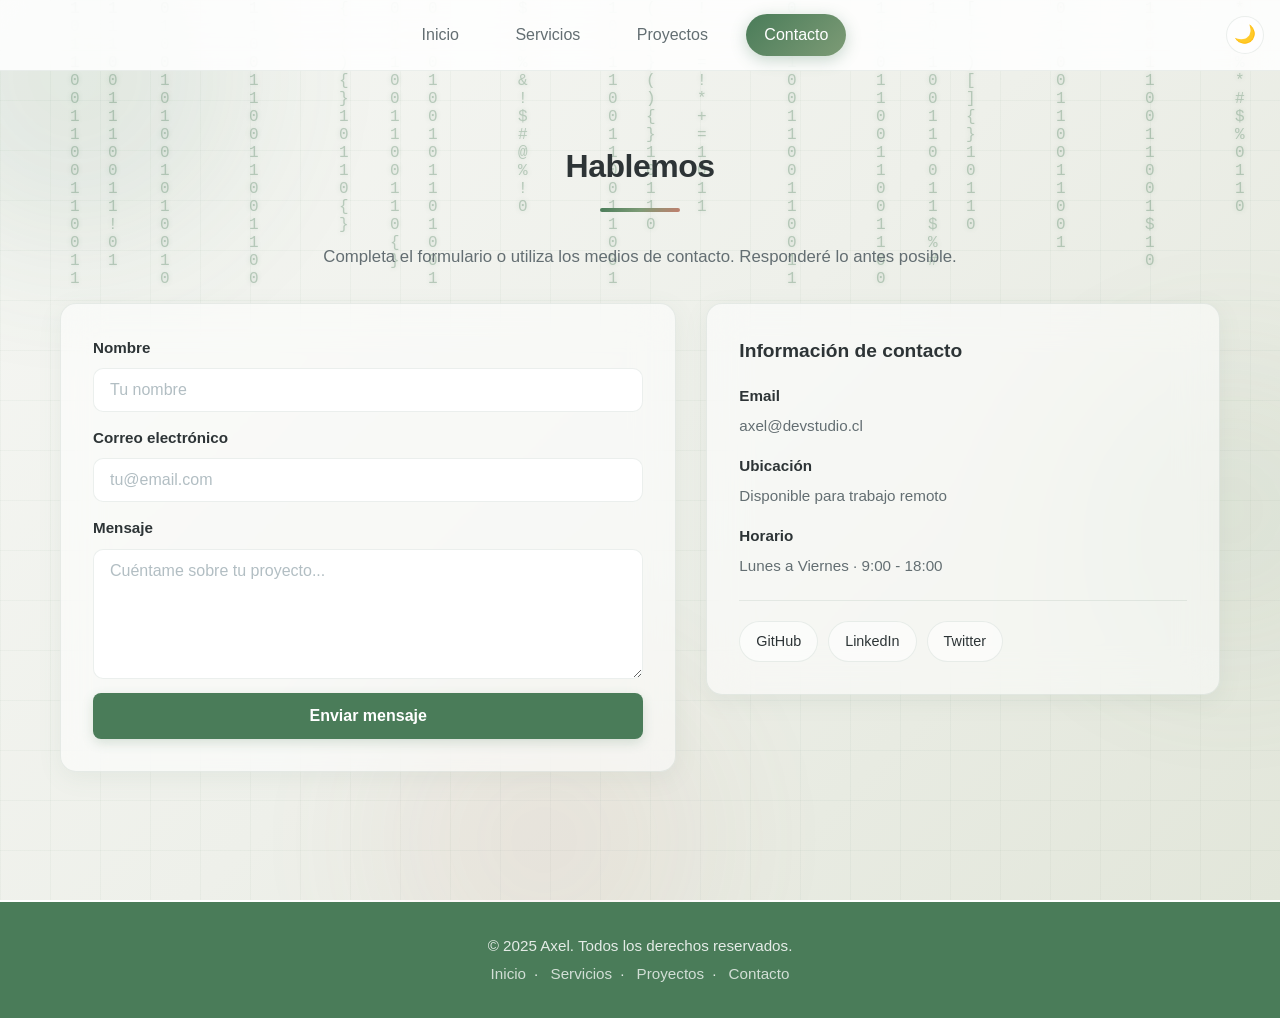
==== html/contacto.html @ 76b8b35f "Primer Commit" ====
<!DOCTYPE html>
<html lang="es">
<head>
    <meta charset="UTF-8">
    <meta name="viewport" content="width=device-width, initial-scale=1.0">
    <title>Axel | Contacto</title>
    <link rel="stylesheet" href="../css/style.css">
</head>
<body>

    <div class="blob blob-1"></div>
    <div class="blob blob-2"></div>
    <div class="blob blob-3"></div>

    <div class="matrix-rain-bg" aria-hidden="true">
        <div class="matrix-col" style="--x:5%; --d:22s; --dl:0s">1011001100110011</div>
        <div class="matrix-col" style="--x:12%; --d:18s; --dl:3s">0100101001010010</div>
        <div class="matrix-col" style="--x:19%; --d:25s; --dl:1s">1100110011001100</div>
        <div class="matrix-col" style="--x:26%; --d:20s; --dl:4s">{}(){}10110{}</div>
        <div class="matrix-col" style="--x:33%; --d:23s; --dl:2s">0110100101101001</div>
        <div class="matrix-col" style="--x:40%; --d:19s; --dl:5s">$#@%&amp;!$#@%!0</div>
        <div class="matrix-col" style="--x:47%; --d:26s; --dl:0s">1001100110011001</div>
        <div class="matrix-col" style="--x:54%; --d:21s; --dl:3s">!*+=!*+=1011</div>
        <div class="matrix-col" style="--x:61%; --d:24s; --dl:1s">0011001100110011</div>
        <div class="matrix-col" style="--x:68%; --d:18s; --dl:4s">1100110011001100</div>
        <div class="matrix-col" style="--x:75%; --d:27s; --dl:2s">[]()[]{}10110</div>
        <div class="matrix-col" style="--x:82%; --d:20s; --dl:5s">01100110011001</div>
        <div class="matrix-col" style="--x:89%; --d:22s; --dl:0s">100110011001$10</div>
        <div class="matrix-col" style="--x:96%; --d:19s; --dl:3s">*#$%*#$%0110</div>
        <div class="matrix-col" style="--x:8%; --d:25s; --dl:2s">111001110011!01</div>
        <div class="matrix-col" style="--x:30%; --d:21s; --dl:4s">0011001100110{}</div>
        <div class="matrix-col" style="--x:50%; --d:23s; --dl:1s">(){}(){}10110</div>
        <div class="matrix-col" style="--x:72%; --d:26s; --dl:5s">101100110011$%#</div>
    </div>

    <nav>
        <a href="index.html">Inicio</a>
        <a href="servicios.html">Servicios</a>
        <a href="proyectos.html">Proyectos</a>
        <a href="contacto.html" class="active">Contacto</a>
        <button class="theme-toggle" id="themeToggle" aria-label="Cambiar tema">🌙</button>
    </nav>

    <main>
        <section>
            <h2>Hablemos</h2>
            <p>Completa el formulario o utiliza los medios de contacto. Responderé lo antes posible.</p>

            <div class="contacto-grid">
                <form action="#" method="post" class="glass">
                    <label for="nombre">Nombre</label>
                    <input type="text" id="nombre" name="nombre" placeholder="Tu nombre" required>

                    <label for="email">Correo electrónico</label>
                    <input type="email" id="email" name="email" placeholder="tu@email.com" required>

                    <label for="mensaje">Mensaje</label>
                    <textarea id="mensaje" name="mensaje" placeholder="Cuéntame sobre tu proyecto..." required></textarea>

                    <button type="submit" class="btn">Enviar mensaje</button>
                </form>

                <aside class="info-contacto glass">
                    <h3>Información de contacto</h3>

                    <div class="info-item">
                        <strong>Email</strong>
                        <span>axel@devstudio.cl</span>
                    </div>

                    <div class="info-item">
                        <strong>Ubicación</strong>
                        <span>Disponible para trabajo remoto</span>
                    </div>

                    <div class="info-item">
                        <strong>Horario</strong>
                        <span>Lunes a Viernes · 9:00 - 18:00</span>
                    </div>

                    <div class="redes">
                        <a href="#">GitHub</a>
                        <a href="#">LinkedIn</a>
                        <a href="#">Twitter</a>
                    </div>
                </aside>
            </div>
        </section>
    </main>

    <footer>
        <p>&copy; 2025 Axel. Todos los derechos reservados.</p>
        <p class="footer-links">
            <a href="index.html">Inicio</a>·
            <a href="servicios.html">Servicios</a>·
            <a href="proyectos.html">Proyectos</a>·
            <a href="contacto.html">Contacto</a>
        </p>
    </footer>

<script>
    const toggle = document.getElementById('themeToggle');
    const html = document.documentElement;
    const saved = localStorage.getItem('theme');
    if (saved === 'dark') {
        html.setAttribute('data-theme', 'dark');
        toggle.textContent = '☀️';
    }
    toggle.addEventListener('click', () => {
        const current = html.getAttribute('data-theme');
        if (current === 'dark') {
            html.removeAttribute('data-theme');
            localStorage.setItem('theme', 'light');
            toggle.textContent = '🌙';
        } else {
            html.setAttribute('data-theme', 'dark');
            localStorage.setItem('theme', 'dark');
            toggle.textContent = '☀️';
        }
    });
</script>

</body>
</html>
---- css/style.css ----
:root {
    --bg-dark: #f6f7f4;
    --bg-darker: #eef0ea;
    --bg-accent: #e2e6da;
    --primary-green: #4a7c59;
    --primary-sage: #7d9b76;
    --primary-terracotta: #c17f6e;
    --gradient-main: linear-gradient(135deg, #4a7c59 0%, #7d9b76 50%, #c17f6e 100%);
    --gradient-green: linear-gradient(135deg, #4a7c59, #7d9b76);
    --gradient-sage: linear-gradient(135deg, #7d9b76, #c17f6e);
    --gradient-terracotta: linear-gradient(135deg, #c17f6e, #d4a373);
    --gradient-warm: linear-gradient(135deg, #f59e0b, #ef4444);
    --glass-bg: rgba(255, 255, 255, 0.55);
    --glass-bg-hover: rgba(255, 255, 255, 0.7);
    --glass-border: rgba(90, 125, 107, 0.12);
    --glass-shadow: 0 6px 24px rgba(90, 125, 107, 0.08);
    --text: #2d3436;
    --text-light: #636e72;
    --text-muted: #b2bec3;
    --radius: 16px;
    --radius-sm: 10px;
    --transition: 0.3s ease;
    --nav-bg: rgba(255, 255, 255, 0.85);
    --footer-bg: var(--primary-green);
    --footer-text: rgba(255, 255, 255, 0.85);
    --footer-link: rgba(255, 255, 255, 0.75);
    --matrix-color: #4a7c59;
    --matrix-opacity: 0.35;
    --matrix-shadow: rgba(74, 124, 89, 0.5);
    --body-bg: linear-gradient(135deg, #f6f7f4 0%, #eef0ea 50%, #e2e6da 100%);
    --grid-color: rgba(74, 124, 89, 0.04);
    --blob-1-bg: rgba(74, 124, 89, 0.25);
    --blob-2-bg: rgba(125, 155, 118, 0.2);
    --blob-3-bg: rgba(193, 127, 110, 0.2);
    --glass-hover-border: rgba(74, 124, 89, 0.15);
    --nav-hover-bg: rgba(74, 124, 89, 0.06);
    --nav-active-shadow: rgba(74, 124, 89, 0.3);
    --toggle-hover-border: rgba(74, 124, 89, 0.25);
    --header-bg: linear-gradient(180deg, rgba(74, 124, 89, 0.06) 0%, transparent 100%);
    --btn-shadow: rgba(74, 124, 89, 0.2);
    --btn-hover-bg: #7d9b76;
    --btn-hover-shadow: rgba(74, 124, 89, 0.3);
    --tech-bg: rgba(74, 124, 89, 0.08);
    --tech-border: rgba(74, 124, 89, 0.2);
    --tech-bg-sage: rgba(125, 155, 118, 0.08);
    --tech-border-sage: rgba(125, 155, 118, 0.2);
    --tech-bg-terracotta: rgba(193, 127, 110, 0.08);
    --tech-border-terracotta: rgba(193, 127, 110, 0.2);
    --icono-shadow: rgba(74, 124, 89, 0.25);
    --form-bg: #ffffff;
    --form-focus-shadow: rgba(74, 124, 89, 0.1);
    --redes-hover-border: rgba(74, 124, 89, 0.2);
    --tech-hover-border: rgba(255, 255, 255, 0.3);
}

[data-theme="dark"] {
    --bg-dark: #0f1923;
    --bg-darker: #15202b;
    --bg-accent: #1a2d3d;
    --primary-green: #6b9c7a;
    --primary-sage: #8db889;
    --primary-terracotta: #d49484;
    --gradient-main: linear-gradient(135deg, #6b9c7a 0%, #8db889 50%, #d49484 100%);
    --gradient-green: linear-gradient(135deg, #6b9c7a, #8db889);
    --gradient-sage: linear-gradient(135deg, #8db889, #d49484);
    --gradient-terracotta: linear-gradient(135deg, #d49484, #e0a898);
    --glass-bg: rgba(255, 255, 255, 0.06);
    --glass-bg-hover: rgba(255, 255, 255, 0.1);
    --glass-border: rgba(255, 255, 255, 0.1);
    --glass-shadow: 0 8px 32px rgba(0, 0, 0, 0.3);
    --text: #e2e8f0;
    --text-light: #a0aec0;
    --text-muted: #718096;
    --nav-bg: rgba(15, 25, 35, 0.85);
    --footer-bg: #0a1219;
    --footer-text: rgba(255, 255, 255, 0.7);
    --footer-link: rgba(255, 255, 255, 0.6);
    --matrix-color: #6b9c7a;
    --matrix-opacity: 0.25;
    --matrix-shadow: rgba(107, 156, 122, 0.5);
    --body-bg: linear-gradient(135deg, #0f1923 0%, #15202b 50%, #1a2d3d 100%);
    --grid-color: rgba(255, 255, 255, 0.03);
    --blob-1-bg: rgba(107, 156, 122, 0.3);
    --blob-2-bg: rgba(141, 184, 137, 0.25);
    --blob-3-bg: rgba(212, 148, 132, 0.25);
    --glass-hover-border: rgba(255, 255, 255, 0.15);
    --nav-hover-bg: rgba(255, 255, 255, 0.06);
    --nav-active-shadow: rgba(107, 156, 122, 0.4);
    --toggle-hover-border: rgba(255, 255, 255, 0.25);
    --header-bg: linear-gradient(180deg, rgba(107, 156, 122, 0.1) 0%, transparent 100%);
    --btn-shadow: rgba(107, 156, 122, 0.3);
    --btn-hover-bg: #8db889;
    --btn-hover-shadow: rgba(107, 156, 122, 0.4);
    --tech-bg: rgba(107, 156, 122, 0.12);
    --tech-border: rgba(107, 156, 122, 0.3);
    --tech-bg-sage: rgba(141, 184, 137, 0.12);
    --tech-border-sage: rgba(141, 184, 137, 0.3);
    --tech-bg-terracotta: rgba(212, 148, 132, 0.12);
    --tech-border-terracotta: rgba(212, 148, 132, 0.3);
    --icono-shadow: rgba(107, 156, 122, 0.35);
    --form-bg: rgba(255, 255, 255, 0.08);
    --form-focus-shadow: rgba(107, 156, 122, 0.15);
    --redes-hover-border: rgba(255, 255, 255, 0.2);
    --tech-hover-border: rgba(107, 156, 122, 0.3);
}

* {
    margin: 0;
    padding: 0;
    box-sizing: border-box;
}

html {
    scroll-behavior: smooth;
    transition: background var(--transition), color var(--transition);
}

body {
    font-family: 'Inter', 'Segoe UI', Tahoma, Arial, sans-serif;
    line-height: 1.6;
    color: var(--text);
    background: var(--body-bg);
    background-attachment: fixed;
    min-height: 100vh;
    display: flex;
    flex-direction: column;
    position: relative;
    overflow-x: hidden;
}

body::before {
    content: "";
    position: fixed;
    inset: 0;
    background-image:
        linear-gradient(var(--grid-color) 1px, transparent 1px),
        linear-gradient(90deg, var(--grid-color) 1px, transparent 1px);
    background-size: 50px 50px;
    pointer-events: none;
    z-index: 0;
}

main {
    flex: 1;
    position: relative;
    z-index: 1;
}

/* =================== BLOBS =================== */
.blob {
    position: fixed;
    border-radius: 50%;
    filter: blur(80px);
    opacity: 0.45;
    z-index: 0;
    pointer-events: none;
    animation: float 20s ease-in-out infinite;
    will-change: transform;
}

.blob-1 {
    width: 350px;
    height: 350px;
    background: var(--blob-1-bg);
    top: -100px;
    left: -100px;
}

.blob-2 {
    width: 300px;
    height: 300px;
    background: var(--blob-2-bg);
    top: 40%;
    right: -100px;
    animation-delay: -7s;
    animation-duration: 25s;
}

.blob-3 {
    width: 320px;
    height: 320px;
    background: var(--blob-3-bg);
    bottom: -100px;
    left: 30%;
    animation-delay: -14s;
    animation-duration: 22s;
}

@keyframes float {
    0%, 100% { transform: translate(0, 0) scale(1); }
    33% { transform: translate(60px, -50px) scale(1.1); }
    66% { transform: translate(-40px, 40px) scale(0.9); }
}

/* =================== GLASS UTILITY =================== */
.glass {
    background: var(--glass-bg);
    backdrop-filter: blur(20px);
    -webkit-backdrop-filter: blur(20px);
    border: 1px solid var(--glass-border);
    border-radius: var(--radius);
    box-shadow: var(--glass-shadow);
    transition: background var(--transition), border-color var(--transition), transform var(--transition);
}

.glass:hover {
    background: var(--glass-bg-hover);
    border-color: var(--glass-hover-border);
}

/* =================== NAV =================== */
nav {
    background: var(--nav-bg);
    backdrop-filter: blur(20px);
    -webkit-backdrop-filter: blur(20px);
    border-bottom: 1px solid var(--glass-border);
    padding: 14px 50px 14px 20px;
    text-align: center;
    position: sticky;
    top: 0;
    z-index: 1000;
}

nav a {
    color: var(--text-light);
    text-decoration: none;
    margin: 0 8px;
    font-weight: 500;
    padding: 8px 18px;
    border-radius: 30px;
    transition: background var(--transition), color var(--transition);
    display: inline-block;
}

nav a:hover {
    background: var(--nav-hover-bg);
    color: var(--text);
}

nav a.active {
    background: var(--gradient-main);
    background-size: 200% 200%;
    color: #ffffff;
    box-shadow: 0 4px 16px var(--nav-active-shadow);
}

/* =================== THEME TOGGLE =================== */
.theme-toggle {
    position: absolute;
    right: 16px;
    top: 50%;
    transform: translateY(-50%);
    background: var(--glass-bg);
    border: 1px solid var(--glass-border);
    border-radius: 50%;
    width: 38px;
    height: 38px;
    cursor: pointer;
    font-size: 1.1rem;
    line-height: 1;
    display: flex;
    align-items: center;
    justify-content: center;
    transition: background var(--transition), border-color var(--transition), transform var(--transition);
    z-index: 1001;
    color: var(--text);
}

.theme-toggle:hover {
    background: var(--glass-bg-hover);
    border-color: var(--toggle-hover-border);
    transform: translateY(-50%) scale(1.1);
}

@media (max-width: 480px) {
    .theme-toggle {
        right: 10px;
        width: 34px;
        height: 34px;
        font-size: 0.95rem;
    }
}

/* =================== HEADER =================== */
header.hero {
    color: var(--text);
    text-align: center;
    padding: 100px 20px;
    position: relative;
    overflow: hidden;
    background: var(--header-bg);
}

header.hero h1 {
    font-size: 3.5rem;
    margin-bottom: 16px;
    letter-spacing: -1px;
    font-weight: 800;
    position: relative;
    z-index: 1;
    background: var(--gradient-main);
    -webkit-background-clip: text;
    background-clip: text;
    -webkit-text-fill-color: transparent;
}

header.hero p {
    font-size: 1.2rem;
    color: var(--text-light);
    max-width: 620px;
    margin: 0 auto;
    position: relative;
    z-index: 1;
}

header.page-header {
    background: var(--header-bg);
    color: var(--text);
    text-align: center;
    padding: 70px 20px;
    position: relative;
    overflow: hidden;
    border-bottom: 1px solid var(--glass-border);
}

header.page-header h1 {
    font-size: 2.5rem;
    margin-bottom: 10px;
    position: relative;
    z-index: 1;
    background: var(--gradient-main);
    -webkit-background-clip: text;
    background-clip: text;
    -webkit-text-fill-color: transparent;
    font-weight: 800;
    letter-spacing: -0.5px;
}

header.page-header p {
    opacity: 0.85;
    position: relative;
    z-index: 1;
    color: var(--text-light);
    font-size: 1.1rem;
}

/* =================== SECTIONS =================== */
section {
    padding: 70px 20px;
    max-width: 1200px;
    margin: 0 auto;
    position: relative;
    z-index: 1;
}

section h2 {
    color: var(--text);
    margin-bottom: 16px;
    font-size: 2rem;
    text-align: center;
    position: relative;
    padding-bottom: 16px;
    font-weight: 700;
    letter-spacing: -0.5px;
}

section h2::after {
    content: "";
    display: block;
    width: 80px;
    height: 4px;
    background: var(--gradient-main);
    margin: 16px auto 0;
    border-radius: 2px;
}

section > p {
    color: var(--text-light);
    margin-bottom: 32px;
    text-align: center;
    max-width: 750px;
    margin-left: auto;
    margin-right: auto;
    font-size: 1.05rem;
}

/* =================== CTA =================== */
.cta-container {
    text-align: center;
    margin-top: 36px;
}

.btn {
    display: inline-block;
    background: var(--primary-green);
    color: #ffffff;
    text-decoration: none;
    padding: 14px 32px;
    border-radius: 8px;
    font-weight: 600;
    font-family: inherit;
    font-size: 1rem;
    transition: transform var(--transition), box-shadow var(--transition), background var(--transition);
    border: none;
    cursor: pointer;
    box-shadow: 0 4px 12px var(--btn-shadow);
}

.btn:hover {
    transform: translateY(-2px);
    background: var(--btn-hover-bg);
    box-shadow: 0 6px 20px var(--btn-hover-shadow);
}

/* =================== STATS =================== */
.stats-grid {
    display: grid;
    grid-template-columns: repeat(auto-fit, minmax(180px, 1fr));
    gap: 20px;
    margin-top: 30px;
}

.stat-card {
    text-align: center;
    padding: 32px 20px;
}

.stat-card:hover {
    transform: translateY(-4px);
}

.stat-card .number {
    font-size: 3rem;
    font-weight: 800;
    background: var(--gradient-main);
    -webkit-background-clip: text;
    background-clip: text;
    -webkit-text-fill-color: transparent;
    line-height: 1;
    margin-bottom: 10px;
    letter-spacing: -1px;
}

.stat-card .label {
    color: var(--text-light);
    font-size: 0.95rem;
    font-weight: 500;
}

/* =================== TECH CHIPS =================== */
.tech-chips {
    display: flex;
    flex-wrap: wrap;
    gap: 12px;
    justify-content: center;
    margin-top: 30px;
}

.tech-chip {
    padding: 10px 20px;
    border-radius: 30px;
    font-size: 0.95rem;
    font-weight: 600;
    color: var(--text);
    background: var(--glass-bg);
    border: 1px solid var(--glass-border);
    backdrop-filter: blur(10px);
    -webkit-backdrop-filter: blur(10px);
    transition: transform var(--transition), background var(--transition), border-color var(--transition);
    cursor: default;
}

.tech-chip:hover {
    transform: translateY(-2px);
    background: var(--glass-bg-hover);
    border-color: var(--tech-hover-border);
}

.tech-chip.html { background: var(--tech-bg); border-color: var(--tech-border); }
.tech-chip.css { background: var(--tech-bg-sage); border-color: var(--tech-border-sage); }
.tech-chip.js { background: var(--tech-bg-terracotta); border-color: var(--tech-border-terracotta); }
.tech-chip.git { background: var(--tech-bg); border-color: var(--tech-border); }
.tech-chip.vscode { background: var(--tech-bg-sage); border-color: var(--tech-border-sage); }
.tech-chip.figma { background: var(--tech-bg-terracotta); border-color: var(--tech-border-terracotta); }
.tech-chip.responsive { background: var(--tech-bg); border-color: var(--tech-border); }
.tech-chip.a11y { background: var(--tech-bg-sage); border-color: var(--tech-border-sage); }

/* =================== PROYECTOS =================== */
.proyectos-grid {
    display: grid;
    grid-template-columns: repeat(auto-fit, minmax(260px, 1fr));
    gap: 24px;
    margin-top: 30px;
}

.proyectos-grid a {
    display: flex;
    flex-direction: column;
    height: 100%;
}

.proyectos-grid a article {
    height: 100%;
}

.proyecto-card {
    overflow: hidden;
    padding: 0;
    display: flex;
    flex-direction: column;
}

.proyecto-card:hover {
    transform: translateY(-6px);
}

.proyecto-card .imagen {
    height: 180px;
    background: var(--gradient-green);
    position: relative;
    display: flex;
    align-items: center;
    justify-content: center;
    font-size: 3.5rem;
    font-weight: 800;
    color: rgba(255, 255, 255, 0.25);
    letter-spacing: -2px;
    overflow: hidden;
}

.proyecto-card .imagen img {
    width: 100%;
    height: 100%;
    object-fit: cover;
    display: block;
}

.proyecto-card:nth-child(2) .imagen { background: var(--gradient-sage); }
.proyecto-card:nth-child(3) .imagen { background: var(--gradient-terracotta); }
.proyecto-card:nth-child(4) .imagen { background: var(--gradient-warm); }

.proyecto-card .imagen::after {
    content: "";
    position: absolute;
    inset: 0;
    background: radial-gradient(ellipse at center, transparent 0%, rgba(0, 0, 0, 0.2) 100%);
}

.proyecto-card .contenido {
    padding: 22px;
}

.proyecto-card h3 {
    color: var(--text);
    margin-bottom: 8px;
    font-size: 1.2rem;
    font-weight: 700;
}

.proyecto-card p {
    color: var(--text-light);
    font-size: 0.9rem;
    margin-bottom: 14px;
    text-align: left;
    max-width: none;
}

.proyecto-card .tags {
    display: flex;
    flex-wrap: wrap;
    gap: 6px;
}

.proyecto-card .tag {
    font-size: 0.75rem;
    padding: 4px 10px;
    border-radius: 12px;
    background: rgba(255, 255, 255, 0.08);
    border: 1px solid var(--glass-border);
    color: var(--text-light);
}

/* =================== CARDS / SERVICIOS =================== */
.servicios-grid {
    display: grid;
    grid-template-columns: repeat(auto-fit, minmax(260px, 1fr));
    gap: 24px;
    margin-top: 30px;
}

.servicio-card {
    padding: 34px 24px;
    text-align: center;
}

.servicio-card:hover {
    transform: translateY(-6px);
}

.servicio-card .icono {
    width: 64px;
    height: 64px;
    background: var(--gradient-main);
    color: #ffffff;
    border-radius: 16px;
    display: flex;
    align-items: center;
    justify-content: center;
    margin: 0 auto 18px;
    font-size: 1.8rem;
    font-weight: bold;
    box-shadow: 0 4px 12px var(--icono-shadow);
}

.servicio-card h3 {
    color: var(--text);
    margin-bottom: 10px;
    font-size: 1.3rem;
    font-weight: 700;
}

.servicio-card p {
    margin: 0;
    font-size: 0.95rem;
    color: var(--text-light);
}

/* =================== CONTACTO =================== */
.contacto-grid {
    display: grid;
    grid-template-columns: 1.2fr 1fr;
    gap: 30px;
    margin-top: 30px;
    align-items: start;
}

form {
    padding: 32px;
    display: flex;
    flex-direction: column;
    gap: 14px;
}

form label {
    font-weight: 600;
    color: var(--text);
    font-size: 0.95rem;
    margin-bottom: -6px;
}

form input,
form textarea {
    padding: 12px 16px;
    border: 1px solid var(--glass-border);
    border-radius: var(--radius-sm);
    font-size: 1rem;
    font-family: inherit;
    background: var(--form-bg);
    color: var(--text);
    transition: border-color var(--transition), box-shadow var(--transition);
    width: 100%;
}

form input::placeholder,
form textarea::placeholder {
    color: var(--text-muted);
}

form input:focus,
form textarea:focus {
    outline: none;
    border-color: var(--primary-green);
    box-shadow: 0 0 0 3px var(--form-focus-shadow);
}

form textarea {
    min-height: 130px;
    resize: vertical;
}

.info-contacto {
    padding: 32px;
}

.info-contacto h3 {
    color: var(--text);
    margin-bottom: 18px;
    font-size: 1.2rem;
    font-weight: 700;
}

.info-contacto .info-item {
    margin-bottom: 16px;
}

.info-contacto .info-item strong {
    display: block;
    color: var(--text);
    margin-bottom: 4px;
    font-size: 0.95rem;
}

.info-contacto .info-item span {
    color: var(--text-light);
    font-size: 0.95rem;
}

.info-contacto .redes {
    margin-top: 22px;
    padding-top: 20px;
    border-top: 1px solid var(--glass-border);
    display: flex;
    gap: 10px;
    flex-wrap: wrap;
}

.info-contacto .redes a {
    background: var(--glass-bg);
    color: var(--text);
    text-decoration: none;
    padding: 8px 16px;
    border-radius: 30px;
    font-size: 0.9rem;
    border: 1px solid var(--glass-border);
    transition: background var(--transition), transform var(--transition), border-color var(--transition);
}

.info-contacto .redes a:hover {
    background: var(--glass-bg-hover);
    border-color: var(--redes-hover-border);
    transform: translateY(-2px);
}

/* =================== FOOTER =================== */
footer {
    background: var(--footer-bg);
    border-top: none;
    color: #ffffff;
    text-align: center;
    padding: 28px 20px;
    margin-top: 60px;
    position: relative;
    z-index: 1;
}

footer p {
    color: var(--footer-text);
    margin: 4px 0;
    font-size: 0.95rem;
}

footer .footer-links a {
    color: var(--footer-link);
    text-decoration: none;
    margin: 0 8px;
    transition: color var(--transition);
}

footer .footer-links a:hover {
    color: #ffffff;
    text-decoration: underline;
}

/* =================== MATRIX RAIN =================== */
.matrix-rain-bg {
    position: fixed;
    inset: 0;
    overflow: hidden;
    z-index: 0;
    pointer-events: none;
}

.matrix-rain {
    position: absolute;
    inset: 0;
    overflow: hidden;
    z-index: 0;
    pointer-events: none;
}

.matrix-col {
    position: absolute;
    top: 0;
    left: var(--x, 0);
    color: var(--matrix-color);
    font-family: 'Courier New', 'Consolas', monospace;
    font-size: 1rem;
    line-height: 1.3;
    writing-mode: vertical-rl;
    text-orientation: upright;
    white-space: nowrap;
    opacity: var(--matrix-opacity);
    text-shadow: 0 0 5px var(--matrix-shadow);
    animation: matrix-fall var(--d, 20s) linear var(--dl, 0s) infinite;
    will-change: transform;
}

@keyframes matrix-fall {
    0% { transform: translateY(-100%); }
    100% { transform: translateY(calc(100vh + 100%)); }
}

/* =================== RESPONSIVE =================== */
@media (max-width: 768px) {
    header.hero {
        padding: 70px 20px;
    }

    header.hero h1 {
        font-size: 2.5rem;
    }

    nav a {
        margin: 4px 4px;
        font-size: 0.95rem;
        padding: 6px 12px;
    }

    section {
        padding: 50px 18px;
    }

    section h2 {
        font-size: 1.6rem;
    }

    .contacto-grid {
        grid-template-columns: 1fr;
        gap: 24px;
    }

    .stat-card .number {
        font-size: 2.4rem;
    }

    .blob {
        filter: blur(50px);
    }

    .blob-1, .blob-2, .blob-3 {
        width: 200px;
        height: 200px;
    }
}

@media (max-width: 480px) {
    header.hero h1 {
        font-size: 2rem;
    }

    header.page-header h1 {
        font-size: 1.8rem;
    }

    nav {
        padding: 10px;
    }

    nav a {
        display: inline-block;
        margin: 3px;
        font-size: 0.88rem;
        padding: 5px 10px;
    }

    .stat-card .number {
        font-size: 2rem;
    }
}
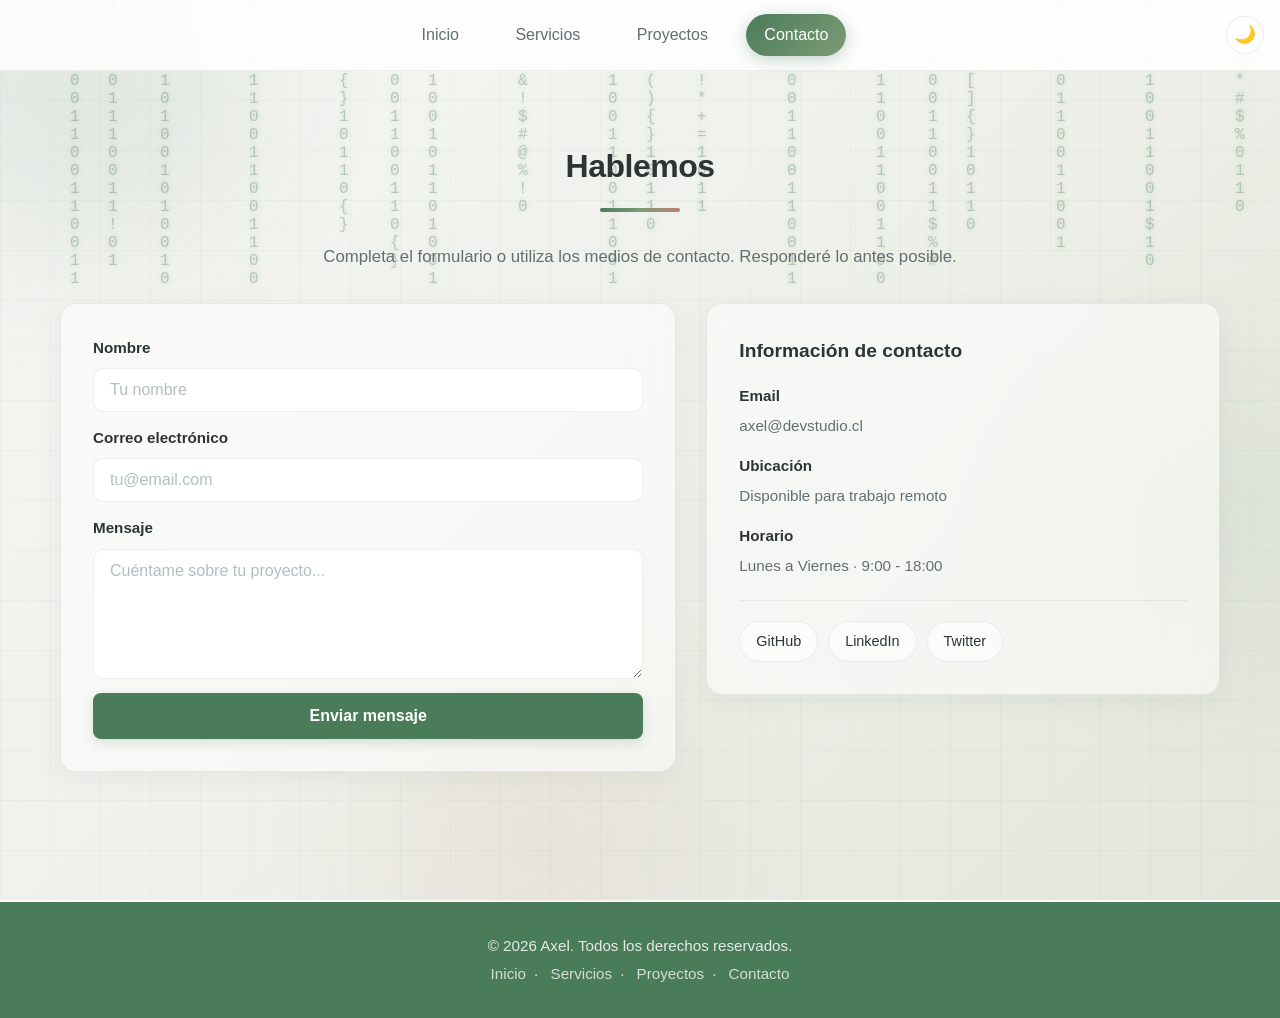
==== commit de3e7840: "Actualizar año de derechos reservados en los pies de página de contacto y proyectos" ====
--- a/html/contacto.html
+++ b/html/contacto.html
@@ -34,7 +34,7 @@
     </div>
 
     <nav>
-        <a href="index.html">Inicio</a>
+        <a href="../index.html">Inicio</a>
         <a href="servicios.html">Servicios</a>
         <a href="proyectos.html">Proyectos</a>
         <a href="contacto.html" class="active">Contacto</a>
@@ -89,7 +89,7 @@
     </main>
 
     <footer>
-        <p>&copy; 2025 Axel. Todos los derechos reservados.</p>
+        <p>&copy; 2026 Axel. Todos los derechos reservados.</p>
         <p class="footer-links">
             <a href="index.html">Inicio</a>·
             <a href="servicios.html">Servicios</a>·
